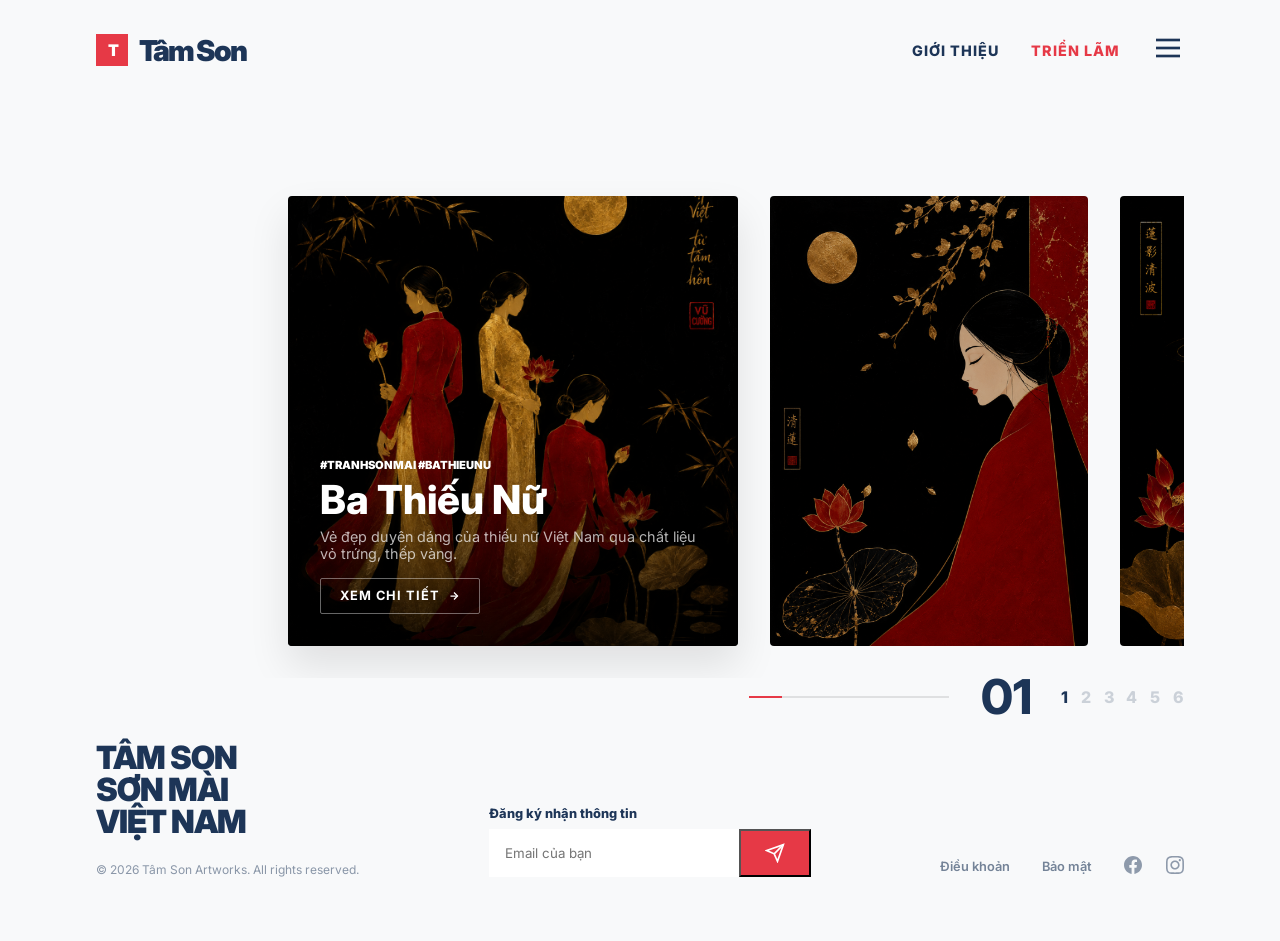
==== index.html @ 78191294 "feat: initialize git, add Tam Son branding, artworks, and About page" ====
<!DOCTYPE html>
<html lang="vi">

<head>
    <meta charset="UTF-8">
    <meta name="viewport" content="width=device-width, initial-scale=1.0">
    
    <!-- SEO Meta Tags -->
    <title>Tâm Son | Tranh Sơn Mài Việt Nam - Nghệ Thuật Độc Bản</title>
    <meta name="description" content="Khám phá Tâm Son - bộ sưu tập tranh sơn mài truyền thống Việt Nam độc bản. Tác phẩm sơn mài nghệ thuật kết hợp tinh tế giữa sơn then, thếp vàng, thếp bạc và khảm xà cừ.">
    <meta name="keywords" content="tâm son, tranh sơn mài, sơn mài việt nam, lacquer painting, nghệ thuật sơn mài, khảm trai, thếp vàng, thếp bạc, tam son artworks, triển lãm tranh sơn mài">
    <meta name="author" content="Tâm Son">
    <meta name="robots" content="index, follow">
    
    <!-- Open Graph / Facebook -->
    <meta property="og:type" content="website">
    <meta property="og:title" content="Tâm Son | Tranh Sơn Mài Việt Nam - Nghệ Thuật Độc Bản">
    <meta property="og:description" content="Khám phá Tâm Son - bộ sưu tập tranh sơn mài truyền thống Việt Nam độc bản. Các tác phẩm kết hợp sơn then, thếp vàng, thếp bạc và khảm xà cừ tinh xảo.">
    <meta property="og:image" content="images/three-ladies.png">
    <meta property="og:url" content="https://tamson.art">
    <meta property="og:site_name" content="Tâm Son">
    
    <!-- Twitter -->
    <meta name="twitter:card" content="summary_large_image">
    <meta name="twitter:title" content="Tâm Son | Tranh Sơn Mài Việt Nam - Nghệ Thuật Độc Bản">
    <meta name="twitter:description" content="Khám phá Tâm Son - bộ sưu tập tranh sơn mài truyền thống Việt Nam độc bản.">
    <meta name="twitter:image" content="images/three-ladies.png">
    
    <!-- Canonical Link -->
    <link rel="canonical" href="https://tamson.art">
    
    <!-- Fonts & Styles -->
    <link rel="preconnect" href="https://fonts.googleapis.com">
    <link rel="preconnect" href="https://fonts.gstatic.com" crossorigin>
    <link href="https://fonts.googleapis.com/css2?family=Inter:wght@400;700;800;900&display=swap" rel="stylesheet">
    <link rel="stylesheet" href="style.css">
    
    <!-- JSON-LD Structured Data for SEO -->
    <script type="application/ld+json">
    {
      "@context": "https://schema.org",
      "@type": "ItemList",
      "name": "Bộ sưu tập Tranh Sơn Mài - Tâm Son",
      "description": "Bộ sưu tập các tác phẩm tranh sơn mài truyền thống độc bản sử dụng kỹ thuật sơn then, thếp vàng, thếp bạc và khảm trai xà cừ của Tâm Son.",
      "url": "https://tamson.art",
      "numberOfItems": 6,
      "itemListElement": [
        {
          "@type": "ListItem",
          "position": 1,
          "item": {
            "@type": "VisualArtwork",
            "name": "Ba Thiếu Nữ",
            "image": "https://tamson.art/images/three-ladies.png",
            "description": "Tác phẩm sơn mài khắc họa vẻ đẹp dịu dàng, trang nhã của ba thiếu nữ Việt Nam. Kỹ thuật đắp nổi vỏ trứng, thếp vàng thếp bạc độc đáo.",
            "artMedium": "Sơn mài trên vóc gỗ (Sơn ta, vỏ trứng, thếp vàng)",
            "artform": "Painting",
            "creator": {
              "@type": "Person",
              "name": "Tâm Son"
            }
          }
        },
        {
          "@type": "ListItem",
          "position": 2,
          "item": {
            "@type": "VisualArtwork",
            "name": "Thiếu Nữ Bên Hoa Sen",
            "image": "https://tamson.art/images/lady.png",
            "description": "Tác phẩm tranh sơn mài truyền thống tả thực vẻ đẹp duyên dáng của người thiếu nữ Việt Nam bên đóa sen hồng. Kỹ thuật sơn then và thếp bạc tinh xảo.",
            "artMedium": "Sơn mài trên vóc gỗ (Sơn ta, thếp bạc)",
            "artform": "Painting",
            "creator": {
              "@type": "Person",
              "name": "Tâm Son"
            }
          }
        },
        {
          "@type": "ListItem",
          "position": 3,
          "item": {
            "@type": "VisualArtwork",
            "name": "Hồ Sen Và Cá Koi",
            "image": "https://tamson.art/images/koi-lotus.png",
            "description": "Bức tranh sơn mài kết hợp kỹ thuật khảm trai xà cừ và đắp nổi độc đáo, khắc họa sinh động đàn cá koi bơi lội dưới bóng sen.",
            "artMedium": "Sơn mài trên vóc gỗ (Sơn ta, khảm xà cừ)",
            "artform": "Painting",
            "creator": {
              "@type": "Person",
              "name": "Tâm Son"
            }
          }
        },
        {
          "@type": "ListItem",
          "position": 4,
          "item": {
            "@type": "VisualArtwork",
            "name": "Tam Thế Phật Bản Tôn",
            "image": "https://tamson.art/images/three-budha.png",
            "description": "Tác phẩm tranh sơn mài tâm linh sâu lắng, sử dụng chất liệu sơn ta truyền thống kết hợp thếp vàng 24K rực rỡ và sơn then huyền bí.",
            "artMedium": "Sơn mài trên vóc gỗ (Sơn ta, thếp vàng 24K)",
            "artform": "Painting",
            "creator": {
              "@type": "Person",
              "name": "Tâm Son"
            }
          }
        },
        {
          "@type": "ListItem",
          "position": 5,
          "item": {
            "@type": "VisualArtwork",
            "name": "Lễ Hội Trung Thu Cổ Truyền",
            "image": "https://tamson.art/images/autumn-festival.png",
            "description": "Tái hiện không khí rực rỡ, ấm áp của đêm hội trăng rằm dân gian qua lăng kính nghệ thuật sơn mài Việt Nam.",
            "artMedium": "Sơn mài trên vóc gỗ (Sơn ta, vỏ trứng, bột điệp)",
            "artform": "Painting",
            "creator": {
              "@type": "Person",
              "name": "Tâm Son"
            }
          }
        },
        {
          "@type": "ListItem",
          "position": 6,
          "item": {
            "@type": "VisualArtwork",
            "name": "Song Anh Cát Tường",
            "image": "https://tamson.art/images/bird.png",
            "description": "Bức tranh sơn mài tả thực tinh tế đôi chim uyên ương thanh bình trên cành hoa mẫu đơn.",
            "artMedium": "Sơn mài trên vóc gỗ (Sơn ta tả thực)",
            "artform": "Painting",
            "creator": {
              "@type": "Person",
              "name": "Tâm Son"
            }
          }
        }
      ]
    }
    </script>
</head>

<body>
    <!-- SEO Primary Heading (Hidden Visually) -->
    <h1 class="sr-only">Tâm Son - Tranh Sơn Mài Việt Nam - Bộ Sưu Tập Nghệ Thuật Độc Bản</h1>

    <div class="app-container">
        <!-- Navigation -->
        <nav class="navbar" id="mainNavbar">
            <a href="index.html" class="logo" id="siteLogo">
                <span class="logo-icon"></span>
                <span>Tâm Son</span>
            </a>
            <div class="nav-actions">
                <a href="about.html" class="btn-nav" id="btnAbout">Giới Thiệu</a>
                <a href="exhibition.html" class="btn-nav btn-accent" id="btnExhibition">Triển Lãm</a>
                <div class="menu-trigger" id="btnMenuTrigger">
                    <svg width="32" height="32" viewBox="0 0 24 24" fill="none" stroke="currentColor" stroke-width="2">
                        <line x1="3" y1="12" x2="21" y2="12"></line>
                        <line x1="3" y1="6" x2="21" y2="6"></line>
                        <line x1="3" y1="18" x2="21" y2="18"></line>
                    </svg>
                </div>
            </div>
        </nav>

        <!-- Main Content (Slider) -->
        <main class="slider-container" id="mainSliderContainer">
            <div class="slider-wrapper" id="sliderWrapper">
                <!-- Card 1: Ba Thiếu Nữ (Active by default) -->
                <div class="artwork-card active" id="artworkCard0" onclick="setActive(0)">
                    <img src="images/three-ladies.png" alt="Tranh sơn mài Ba Thiếu Nữ - Họa sĩ Tâm Son">
                    <div class="artwork-content">
                        <span class="brand-tag">#TranhSonMai #BaThieuNu</span>
                        <h2 class="artwork-title">Ba Thiếu Nữ</h2>
                        <p class="artwork-subtitle">Vẻ đẹp duyên dáng của thiếu nữ Việt Nam qua chất liệu vỏ trứng, thếp vàng.</p>
                        <button class="btn-details" onclick="openDetailPopup(event, 0)">
                            <span>Xem chi tiết</span>
                            <svg width="12" height="12" viewBox="0 0 24 24" fill="none" stroke="currentColor" stroke-width="2.5">
                                <line x1="5" y1="12" x2="19" y2="12"></line>
                                <polyline points="12 5 19 12 12 19"></polyline>
                            </svg>
                        </button>
                    </div>
                </div>

                <!-- Card 2: Thiếu Nữ -->
                <div class="artwork-card" id="artworkCard1" onclick="setActive(1)">
                    <img src="images/lady.png" alt="Tranh sơn mài Thiếu Nữ Bên Hoa Sen - Họa sĩ Tâm Son">
                    <div class="artwork-content">
                        <span class="brand-tag">#TranhSonMai #ThieuNu</span>
                        <h2 class="artwork-title">Thiếu Nữ Bên Hoa</h2>
                        <p class="artwork-subtitle">Tranh sơn mài truyền thống tả thực, thếp bạc tinh xảo.</p>
                        <button class="btn-details" onclick="openDetailPopup(event, 1)">
                            <span>Xem chi tiết</span>
                            <svg width="12" height="12" viewBox="0 0 24 24" fill="none" stroke="currentColor" stroke-width="2.5">
                                <line x1="5" y1="12" x2="19" y2="12"></line>
                                <polyline points="12 5 19 12 12 19"></polyline>
                            </svg>
                        </button>
                    </div>
                </div>
                
                <!-- Card 3: Hồ Sen Và Cá Koi -->
                <div class="artwork-card" id="artworkCard2" onclick="setActive(2)">
                    <img src="images/koi-lotus.png" alt="Tranh sơn mài Hồ Sen Và Cá Koi khảm xà cừ - Họa sĩ Tâm Son">
                    <div class="artwork-content">
                        <span class="brand-tag">#SonMaiKhamTrai #HoSenCaKoi</span>
                        <h2 class="artwork-title">Hồ Sen Và Cá Koi</h2>
                        <p class="artwork-subtitle">Sự kết hợp độc đáo giữa nghệ thuật sơn mài và khảm xà cừ lấp lánh.</p>
                        <button class="btn-details" onclick="openDetailPopup(event, 2)">
                            <span>Xem chi tiết</span>
                            <svg width="12" height="12" viewBox="0 0 24 24" fill="none" stroke="currentColor" stroke-width="2.5">
                                <line x1="5" y1="12" x2="19" y2="12"></line>
                                <polyline points="12 5 19 12 12 19"></polyline>
                            </svg>
                        </button>
                    </div>
                </div>
                
                <!-- Card 4: Tam Thế Phật -->
                <div class="artwork-card" id="artworkCard3" onclick="setActive(3)">
                    <img src="images/three-budha.png" alt="Tranh sơn mài Tam Thế Phật Bản Tôn thếp vàng 24K - Họa sĩ Tâm Son">
                    <div class="artwork-content">
                        <span class="brand-tag">#TranhPhatGiao #TamThePhat</span>
                        <h2 class="artwork-title">Tam Thế Phật Bản Tôn</h2>
                        <p class="artwork-subtitle">Tranh sơn mài tâm linh sâu lắng, thếp vàng 24K trên nền sơn then.</p>
                        <button class="btn-details" onclick="openDetailPopup(event, 3)">
                            <span>Xem chi tiết</span>
                            <svg width="12" height="12" viewBox="0 0 24 24" fill="none" stroke="currentColor" stroke-width="2.5">
                                <line x1="5" y1="12" x2="19" y2="12"></line>
                                <polyline points="12 5 19 12 12 19"></polyline>
                            </svg>
                        </button>
                    </div>
                </div>
                
                <!-- Card 5: Lễ Hội Mùa Thu -->
                <div class="artwork-card" id="artworkCard4" onclick="setActive(4)">
                    <img src="images/autumn-festival.png" alt="Tranh sơn mài Lễ Hội Trung Thu Cổ Truyền - Họa sĩ Tâm Son">
                    <div class="artwork-content">
                        <span class="brand-tag">#TranhDanGian #TrungThuSonMai</span>
                        <h2 class="artwork-title">Lễ Hội Mùa Thu</h2>
                        <p class="artwork-subtitle">Tái hiện nét đẹp văn hóa dân gian Việt Nam với bột điệp, vỏ trứng rực rỡ.</p>
                        <button class="btn-details" onclick="openDetailPopup(event, 4)">
                            <span>Xem chi tiết</span>
                            <svg width="12" height="12" viewBox="0 0 24 24" fill="none" stroke="currentColor" stroke-width="2.5">
                                <line x1="5" y1="12" x2="19" y2="12"></line>
                                <polyline points="12 5 19 12 12 19"></polyline>
                            </svg>
                        </button>
                    </div>
                </div>

                <!-- Card 6: Song Anh Cát Tường -->
                <div class="artwork-card" id="artworkCard5" onclick="setActive(5)">
                    <img src="images/bird.png" alt="Tranh sơn mài Song Anh Cát Tường tả thực - Họa sĩ Tâm Son">
                    <div class="artwork-content">
                        <span class="brand-tag">#SongAnhCatTuong #UyenUong</span>
                        <h2 class="artwork-title">Song Anh Cát Tường</h2>
                        <p class="artwork-subtitle">Khắc họa đôi chim uyên ương thanh bình bên cành mẫu đơn cát tường.</p>
                        <button class="btn-details" onclick="openDetailPopup(event, 5)">
                            <span>Xem chi tiết</span>
                            <svg width="12" height="12" viewBox="0 0 24 24" fill="none" stroke="currentColor" stroke-width="2.5">
                                <line x1="5" y1="12" x2="19" y2="12"></line>
                                <polyline points="12 5 19 12 12 19"></polyline>
                            </svg>
                        </button>
                    </div>
                </div>
            </div>
        </main>

        <div class="slider-info" id="sliderInfoSection">
            <div class="progress-bar-container" id="progressBarContainer">
                <div class="progress-bar" id="progressBar"></div>
            </div>
            <div class="counter" id="slideCounter">
                <span class="current-num" id="currentSlide">01</span>
                <div class="numbers-list" id="numbersList">
                    <!-- Filled by JS -->
                </div>
            </div>
        </div>

        <!-- Footer -->
        <footer class="footer" id="mainFooter">
            <div class="footer-left">
                <h2>Tâm Son<br>Sơn Mài<br>Việt Nam</h2>
                <p class="copyright">© 2026 Tâm Son Artworks. All rights reserved.</p>
            </div>

            <div class="newsletter" id="newsletterSection">
                <span>Đăng ký nhận thông tin</span>
                <div class="input-group">
                    <input type="email" id="newsletterEmail" placeholder="Email của bạn">
                    <button class="btn-send" id="btnNewsletterSend" aria-label="Gửi email">
                        <svg width="20" height="20" viewBox="0 0 24 24" fill="none" stroke="currentColor"
                            stroke-width="2">
                            <line x1="22" y1="2" x2="11" y2="13"></line>
                            <polygon points="22 2 15 22 11 13 2 9 22 2"></polygon>
                        </svg>
                    </button>
                </div>
            </div>

            <div class="footer-right">
                <div class="footer-links" id="footerLinks">
                    <a href="#" id="linkTerms">Điều khoản</a>
                    <a href="#" id="linkPrivacy">Bảo mật</a>
                    <div class="social-icons" id="socialIcons">
                        <a href="#" id="linkFacebook" aria-label="Facebook">
                            <svg viewBox="0 0 24 24" fill="currentColor">
                                <path
                                    d="M24 12.073c0-6.627-5.373-12-12-12s-12 5.373-12 12c0 5.99 4.388 10.954 10.125 11.854v-8.385H7.078v-3.47h3.047V9.43c0-3.007 1.792-4.669 4.533-4.669 1.312 0 2.686.235 2.686.235v2.953H15.83c-1.491 0-1.956.925-1.956 1.874v2.25h3.328l-.532 3.47h-2.796v8.385C19.612 23.027 24 18.062 24 12.073z" />
                            </svg>
                        </a>
                        <a href="#" id="linkInstagram" aria-label="Instagram">
                            <svg viewBox="0 0 24 24" fill="currentColor">
                                <path
                                    d="M12 2.163c3.204 0 3.584.012 4.85.07 3.252.148 4.771 1.691 4.919 4.919.058 1.265.069 1.645.069 4.849 0 3.205-.012 3.584-.069 4.849-.149 3.225-1.664 4.771-4.919 4.919-1.266.058-1.644.07-4.85.07-3.204 0-3.584-.012-4.849-.07-3.26-.149-4.771-1.699-4.919-4.92-.058-1.265-.07-1.644-.07-4.849 0-3.204.013-3.583.07-4.849.149-3.227 1.664-4.771 4.919-4.919 1.266-.057 1.645-.069 4.849-.069zm0-2.163c-3.259 0-3.667.014-4.947.072-4.358.2-6.78 2.618-6.98 6.98-.059 1.281-.073 1.689-.073 4.948 0 3.259.014 3.668.072 4.948.2 4.358 2.618 6.78 6.98 6.98 1.281.058 1.689.072 4.948.072 3.259 0 3.668-.014 4.948-.072 4.354-.2 6.782-2.618 6.979-6.98.059-1.28.073-1.689.073-4.948 0-3.259-.014-3.667-.072-4.947-.196-4.354-2.617-6.78-6.979-6.98-1.281-.059-1.69-.073-4.949-.073zm0 5.838c-3.403 0-6.162 2.759-6.162 6.162s2.759 6.163 6.162 6.163 6.162-2.759 6.162-6.163c0-3.403-2.759-6.162-6.162-6.162zm0 10.162c-2.209 0-4-1.79-4-4 0-2.209 1.791-4 4-4s4 1.791 4 4c0 2.21-1.791 4-4 4zm6.406-11.845c-.796 0-1.441.645-1.441 1.44s.645 1.44 1.441 1.44c.795 0 1.439-.645 1.439-1.44s-.644-1.44-1.439-1.44z" />
                            </svg>
                        </a>
                    </div>
                </div>
            </div>
        </footer>
    </div>

    <!-- Detail Modal -->
    <div class="detail-modal" id="detailModal">
        <div class="modal-content">
            <span class="close-button" id="closeDetailModal" onclick="closeDetailPopup()">&times;</span>
            <div class="modal-body">
                <div class="modal-image-container">
                    <img id="modalImage" src="" alt="">
                </div>
                <div class="modal-info-container">
                    <span class="modal-tags" id="modalTags"></span>
                    <h2 class="modal-title" id="modalTitle"></h2>
                    <div class="modal-divider"></div>
                    <p class="modal-description" id="modalDescription"></p>
                    
                    <div class="modal-details-meta">
                        <div class="meta-item">
                            <span class="meta-label">Chất liệu:</span>
                            <span class="meta-value" id="modalMedium">Sơn mài truyền thống</span>
                        </div>
                        <div class="meta-item">
                            <span class="meta-label">Họa sĩ:</span>
                            <span class="meta-value">Tâm Son</span>
                        </div>
                    </div>
                    
                    <div class="modal-actions">
                        <a href="exhibition.html" class="btn-modal-action">Xem Tất Cả Tác Phẩm</a>
                    </div>
                </div>
            </div>
        </div>
    </div>

    <script src="script.js"></script>
</body>

</html>
---- style.css ----
:root {
    /* Colors - Bold Minimalist Style */
    --color-primary: #E63946;
    /* Vibrant Red Accent */
    --color-bg-primary: #F8F9FA;
    /* Light Grey/White Background */
    --color-bg-secondary: #FFFFFF;

    --color-text-primary: #1D3557;
    /* Deep Navy for text */
    --color-text-secondary: #457B9D;
    --color-text-muted: #A8DADC;

    /* Spacing */
    --spacing-xs: 0.5rem;
    --spacing-sm: 1rem;
    --spacing-md: 1.5rem;
    --spacing-lg: 2rem;
    --spacing-xl: 4rem;
    --spacing-2xl: 6rem;

    /* Typography */
    --font-primary: 'Inter', sans-serif;

    /* Transitions */
    --transition-slow: 0.6s cubic-bezier(0.23, 1, 0.32, 1);
    --transition-base: 0.3s ease;
}

/* ===== Reset & Base ===== */
* {
    margin: 0;
    padding: 0;
    box-sizing: border-box;
}

body {
    font-family: var(--font-primary);
    background-color: var(--color-bg-primary);
    color: var(--color-text-primary);
    overflow: hidden;
    /* Modern app-like feel */
    height: 100vh;
    display: flex;
    flex-direction: column;
}

/* ===== Layout ===== */
.app-container {
    flex: 1;
    display: flex;
    flex-direction: column;
    padding: var(--spacing-lg) var(--spacing-2xl);
    max-width: 1600px;
    margin: 0 auto;
    width: 100%;
    position: relative;
}

/* ===== Header ===== */
.navbar {
    display: flex;
    justify-content: space-between;
    align-items: center;
    margin-bottom: var(--spacing-2xl);
}

.logo {
    font-weight: 900;
    font-size: 1.8rem;
    color: var(--color-text-primary);
    display: flex;
    align-items: center;
    gap: 0.2rem;
    letter-spacing: -2px;
    text-decoration: none;
}

.logo-icon {
    width: 32px;
    height: 32px;
    background: var(--color-primary);
    display: flex;
    align-items: center;
    justify-content: center;
    color: white;
    font-size: 1rem;
    font-weight: 900;
    margin-right: 0.5rem;
}

.logo-icon::before {
    content: 'T';
}

.nav-actions {
    display: flex;
    align-items: center;
    gap: var(--spacing-lg);
}

.btn-nav {
    font-weight: 800;
    font-size: 0.9rem;
    text-transform: uppercase;
    color: var(--color-text-primary);
    text-decoration: none;
    letter-spacing: 1px;
    transition: color 0.2s ease;
}

.btn-nav:hover {
    color: var(--color-primary);
}

.btn-nav.btn-accent {
    color: var(--color-primary);
}

.btn-nav.btn-accent:hover {
    color: var(--color-text-primary);
}

.menu-trigger {
    cursor: pointer;
}

/* ===== Main Slider Area ===== */
.slider-container {
    flex: 1;
    position: relative;
    overflow-x: auto;
    overflow-y: visible;
    scrollbar-width: none; /* Firefox */
    -ms-overflow-style: none;  /* IE and Edge */
    width: 100%;
    display: flex;
    align-items: center;
}

.slider-container::-webkit-scrollbar {
    display: none; /* Chrome, Safari, Opera */
}

.slider-wrapper {
    display: flex;
    gap: var(--spacing-lg);
    align-items: center;
    min-width: max-content;
    padding: 2rem 15vw; /* Dynamic side padding to allow centering first/last card */
}

.artwork-card {
    position: relative;
    min-width: 300px;
    flex-shrink: 0;
    height: 450px;
    border-radius: 4px;
    overflow: hidden;
    transition: var(--transition-slow);
    cursor: pointer;
    filter: brightness(0.85);
}

.artwork-card.active {
    min-width: 450px;
    height: 450px;
    z-index: 10;
    box-shadow: 0 20px 40px rgba(0, 0, 0, 0.1);
    filter: brightness(1);
    transform: none;
}

.artwork-card img {
    width: 100%;
    height: 100%;
    object-fit: cover;
}

.artwork-content {
    position: absolute;
    bottom: 0;
    left: 0;
    width: 100%;
    padding: var(--spacing-lg);
    background: linear-gradient(transparent, rgba(0, 0, 0, 0.8));
    color: white;
    opacity: 0;
    transition: var(--transition-base);
    display: flex;
    flex-direction: column;
    align-items: flex-start;
}

.artwork-card.active .artwork-content {
    opacity: 1;
}

.brand-tag {
    font-size: 0.7rem;
    font-weight: 900;
    text-transform: uppercase;
    display: block;
    margin-bottom: 0.5rem;
}

.artwork-title {
    font-size: 2.5rem;
    font-weight: 800;
    line-height: 1;
    margin-bottom: 0.5rem;
}

.artwork-subtitle {
    font-size: 0.9rem;
    opacity: 0.7;
}

/* ===== Slider Controls ===== */
.slider-info {
    position: absolute;
    bottom: 220px;
    /* Positioned relative to app-container bottom */
    right: var(--spacing-2xl);
    display: flex;
    align-items: center;
    gap: var(--spacing-lg);
    z-index: 20;
}

.progress-bar-container {
    width: 200px;
    height: 2px;
    background: rgba(0, 0, 0, 0.1);
    position: relative;
}

.progress-bar {
    position: absolute;
    left: 0;
    top: 0;
    height: 100%;
    background: var(--color-primary);
    width: 50%;
}

.counter {
    display: flex;
    align-items: center;
    gap: 1.5rem;
    font-weight: 800;
}

.current-num {
    font-size: 3rem;
    line-height: 1;
    color: var(--color-text-primary);
    min-width: 3.5rem;
}

.numbers-list {
    display: flex;
    gap: 0.8rem;
}

.numbers-list span {
    font-size: 1rem;
    opacity: 0.2;
    transition: var(--transition-base);
    cursor: pointer;
}

.numbers-list span.active {
    opacity: 1;
    color: var(--color-text-primary);
}

/* ===== Footer ===== */
.footer {
    display: flex;
    justify-content: space-between;
    align-items: flex-end;
    margin-top: var(--spacing-xl);
    padding-bottom: var(--spacing-lg);
}

.footer-left h2 {
    font-size: 2rem;
    font-weight: 900;
    line-height: 1;
    margin-bottom: 1.5rem;
    text-transform: uppercase;
    letter-spacing: -1px;
}

.copyright {
    font-size: 0.75rem;
    opacity: 0.5;
}

.newsletter {
    display: flex;
    flex-direction: column;
    gap: 0.5rem;
}

.newsletter span {
    font-weight: 800;
    font-size: 0.8rem;
}

.input-group {
    display: flex;
}

.input-group input {
    padding: 1rem;
    border: none;
    background: white;
    width: 250px;
    font-family: inherit;
}

.btn-send {
    background: var(--color-primary);
    color: white;
    padding: 0 1.5rem;
    display: flex;
    align-items: center;
    justify-content: center;
}

.footer-links {
    display: flex;
    gap: var(--spacing-lg);
    align-items: center;
}

.footer-links a {
    font-size: 0.8rem;
    font-weight: 600;
    text-decoration: none;
    color: inherit;
    opacity: 0.6;
}

.social-icons {
    display: flex;
    gap: var(--spacing-md);
}

.social-icons svg {
    width: 18px;
    height: 18px;
    opacity: 0.8;
}

/* ===== Responsive ===== */
@media (max-width: 1024px) {
    .app-container {
        padding: var(--spacing-lg);
    }

    .hero-title {
        font-size: 1.5rem;
    }

    .artwork-card.active {
        min-width: 350px;
    }
}

/* ===== SEO Helper ===== */
.sr-only {
    position: absolute;
    width: 1px;
    height: 1px;
    padding: 0;
    margin: -1px;
    overflow: hidden;
    clip: rect(0, 0, 0, 0);
    white-space: nowrap;
    border: 0;
}

/* ===== Detail Modal ===== */
.detail-modal {
    position: fixed;
    top: 0;
    left: 0;
    width: 100%;
    height: 100%;
    background-color: rgba(29, 53, 87, 0.6); /* Deep Navy with opacity */
    backdrop-filter: blur(10px);
    z-index: 1000;
    display: flex;
    align-items: center;
    justify-content: center;
    opacity: 0;
    pointer-events: none;
    transition: opacity 0.4s ease;
}

.detail-modal.active {
    opacity: 1;
    pointer-events: auto;
}

.modal-content {
    background: var(--color-bg-secondary);
    width: 90%;
    max-width: 900px;
    border-radius: 12px;
    overflow: hidden;
    position: relative;
    box-shadow: 0 25px 50px -12px rgba(0, 0, 0, 0.25);
    transform: scale(0.9);
    transition: transform 0.4s cubic-bezier(0.34, 1.56, 0.64, 1);
}

.detail-modal.active .modal-content {
    transform: scale(1);
}

.close-button {
    position: absolute;
    top: 1.5rem;
    right: 1.5rem;
    font-size: 2rem;
    font-weight: 700;
    color: var(--color-text-primary);
    cursor: pointer;
    z-index: 10;
    transition: color 0.2s ease, transform 0.2s ease;
    line-height: 1;
    width: 40px;
    height: 40px;
    display: flex;
    align-items: center;
    justify-content: center;
    background: rgba(0, 0, 0, 0.05);
    border-radius: 50%;
}

.close-button:hover {
    color: var(--color-primary);
    transform: rotate(90deg);
    background: rgba(0, 0, 0, 0.1);
}

.modal-body {
    display: flex;
    height: 550px;
}

.modal-image-container {
    flex: 1.2;
    background: #000;
    position: relative;
    overflow: hidden;
}

.modal-image-container img {
    width: 100%;
    height: 100%;
    object-fit: cover;
}

.modal-info-container {
    flex: 1;
    padding: var(--spacing-xl) var(--spacing-lg);
    display: flex;
    flex-direction: column;
    justify-content: center;
    background: var(--color-bg-secondary);
}

.modal-tags {
    font-size: 0.8rem;
    font-weight: 800;
    color: var(--color-primary);
    margin-bottom: 0.5rem;
    display: block;
}

.modal-title {
    font-size: 2.2rem;
    font-weight: 900;
    color: var(--color-text-primary);
    line-height: 1.1;
    margin-bottom: var(--spacing-sm);
}

.modal-divider {
    width: 60px;
    height: 4px;
    background: var(--color-primary);
    margin-bottom: var(--spacing-md);
    border-radius: 2px;
}

.modal-description {
    font-size: 0.95rem;
    line-height: 1.6;
    color: var(--color-text-secondary);
    margin-bottom: var(--spacing-lg);
}

.modal-details-meta {
    margin-bottom: var(--spacing-xl);
    display: flex;
    flex-direction: column;
    gap: 0.5rem;
}

.meta-item {
    display: flex;
    gap: 0.5rem;
    font-size: 0.9rem;
}

.meta-label {
    font-weight: 700;
    color: var(--color-text-primary);
}

.meta-value {
    color: var(--color-text-secondary);
}

.modal-actions {
    margin-top: auto;
}

.btn-modal-action {
    display: inline-block;
    background: var(--color-text-primary);
    color: white;
    padding: 1rem 2rem;
    border-radius: 4px;
    text-decoration: none;
    font-weight: 700;
    text-transform: uppercase;
    font-size: 0.85rem;
    letter-spacing: 1px;
    transition: background 0.2s ease, transform 0.2s ease;
    text-align: center;
    width: 100%;
}

.btn-modal-action:hover {
    background: var(--color-primary);
    transform: translateY(-2px);
}

/* ===== Details Button on Cards ===== */
.btn-details {
    margin-top: 1rem;
    background: transparent;
    border: 1px solid rgba(255, 255, 255, 0.4);
    color: white;
    padding: 0.6rem 1.2rem;
    font-family: inherit;
    font-size: 0.8rem;
    font-weight: 700;
    text-transform: uppercase;
    letter-spacing: 1px;
    cursor: pointer;
    transition: all 0.3s ease;
    display: inline-flex;
    align-items: center;
    gap: 0.5rem;
    border-radius: 2px;
}

.btn-details:hover {
    background: white;
    color: var(--color-text-primary);
    border-color: white;
    box-shadow: 0 4px 12px rgba(255, 255, 255, 0.15);
}

/* Responsive Modal */
@media (max-width: 768px) {
    .modal-body {
        flex-direction: column;
        height: auto;
        max-height: 85vh;
        overflow-y: auto;
    }
    
    .modal-image-container {
        height: 250px;
        flex: none;
    }
    
    .modal-info-container {
        padding: var(--spacing-lg);
    }
}
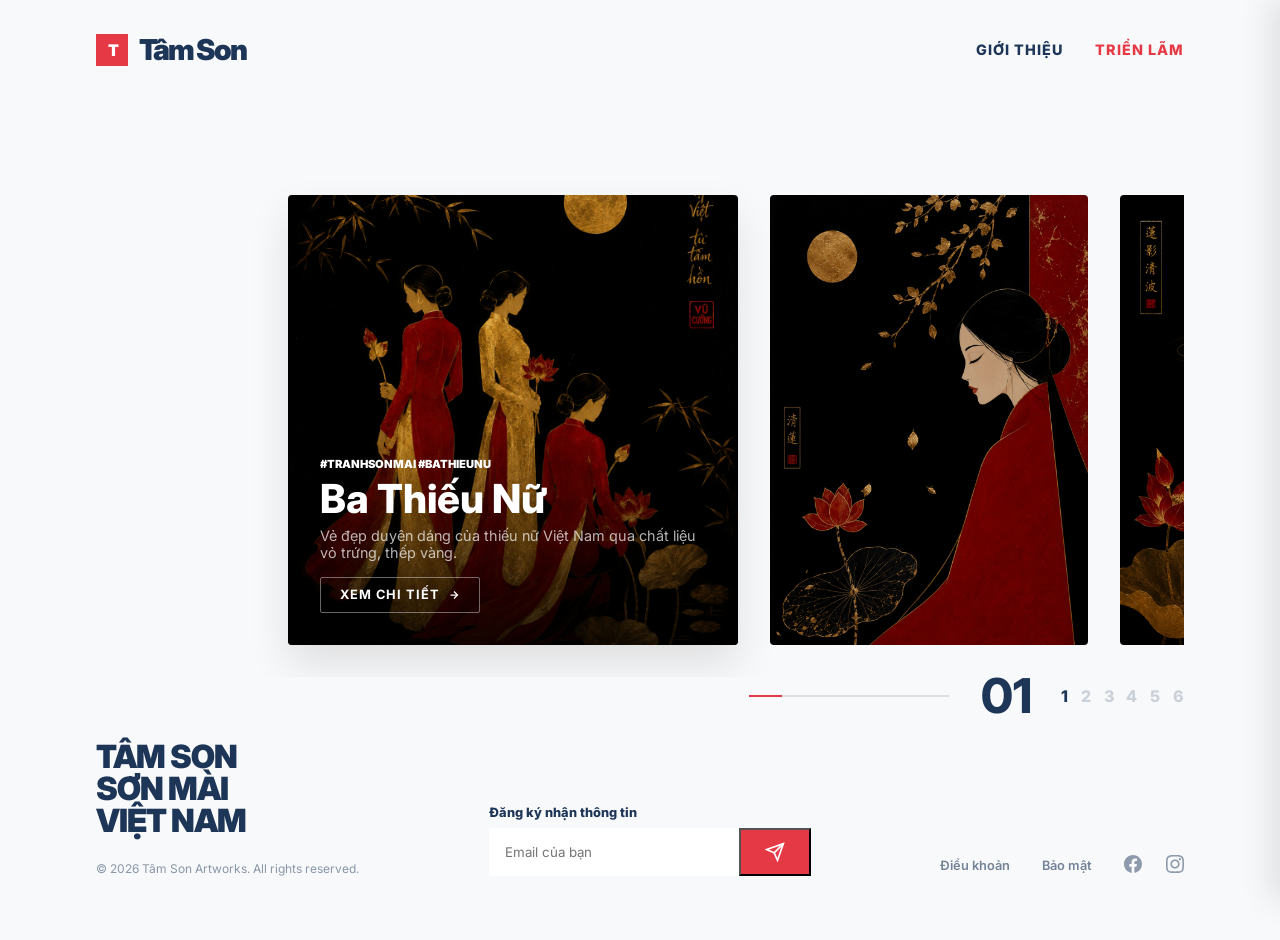
==== commit d72073c6: "feat: add mobile responsive menu drawer and footer for all pages" ====
--- a/index.html
+++ b/index.html
@@ -160,7 +160,7 @@
             <div class="nav-actions">
                 <a href="about.html" class="btn-nav" id="btnAbout">Giới Thiệu</a>
                 <a href="exhibition.html" class="btn-nav btn-accent" id="btnExhibition">Triển Lãm</a>
-                <div class="menu-trigger" id="btnMenuTrigger">
+                <div class="menu-trigger" id="btnMenuTrigger" onclick="toggleMobileMenu()">
                     <svg width="32" height="32" viewBox="0 0 24 24" fill="none" stroke="currentColor" stroke-width="2">
                         <line x1="3" y1="12" x2="21" y2="12"></line>
                         <line x1="3" y1="6" x2="21" y2="6"></line>
@@ -366,6 +366,22 @@
         </div>
     </div>
 
+    <!-- Mobile Menu Drawer Overlay -->
+    <div class="drawer-overlay" id="drawerOverlay" onclick="toggleMobileMenu()"></div>
+    
+    <!-- Mobile Menu Drawer -->
+    <div class="mobile-menu-drawer" id="mobileMenuDrawer">
+        <div class="drawer-close" onclick="toggleMobileMenu()">&times;</div>
+        <nav class="drawer-nav">
+            <a href="index.html" class="drawer-link" onclick="toggleMobileMenu()">Trang Chủ</a>
+            <a href="about.html" class="drawer-link" onclick="toggleMobileMenu()">Giới Thiệu</a>
+            <a href="exhibition.html" class="drawer-link" onclick="toggleMobileMenu()">Triển Lãm</a>
+        </nav>
+        <div class="drawer-footer">
+            <p>© 2026 Tâm Son</p>
+        </div>
+    </div>
+
     <script src="script.js"></script>
 </body>
 
--- a/style.css
+++ b/style.css
@@ -597,4 +597,158 @@
     .modal-info-container {
         padding: var(--spacing-lg);
     }
+}
+
+/* ===== Desktop Navigation Adjustments ===== */
+.menu-trigger {
+    display: none; /* Hide on desktop by default */
+    cursor: pointer;
+}
+
+/* ===== Mobile Menu Drawer ===== */
+.drawer-overlay {
+    position: fixed;
+    top: 0;
+    left: 0;
+    width: 100%;
+    height: 100%;
+    background: rgba(29, 53, 87, 0.4);
+    backdrop-filter: blur(4px);
+    z-index: 999;
+    opacity: 0;
+    pointer-events: none;
+    transition: opacity 0.3s ease;
+}
+
+.drawer-overlay.active {
+    opacity: 1;
+    pointer-events: auto;
+}
+
+.mobile-menu-drawer {
+    position: fixed;
+    top: 0;
+    right: -300px;
+    width: 300px;
+    height: 100%;
+    background: var(--color-bg-secondary);
+    z-index: 1000;
+    box-shadow: -10px 0 30px rgba(0, 0, 0, 0.1);
+    display: flex;
+    flex-direction: column;
+    padding: 3rem 2rem;
+    transition: right 0.4s cubic-bezier(0.16, 1, 0.3, 1);
+}
+
+.mobile-menu-drawer.active {
+    right: 0;
+}
+
+.drawer-close {
+    align-self: flex-end;
+    font-size: 2.5rem;
+    font-weight: 200;
+    cursor: pointer;
+    line-height: 1;
+    margin-bottom: 3rem;
+    color: var(--color-text-primary);
+    transition: color 0.2s ease;
+}
+
+.drawer-close:hover {
+    color: var(--color-primary);
+}
+
+.drawer-nav {
+    display: flex;
+    flex-direction: column;
+    gap: 1.5rem;
+}
+
+.drawer-link {
+    font-size: 1.5rem;
+    font-weight: 700;
+    color: var(--color-text-primary);
+    text-decoration: none;
+    text-transform: uppercase;
+    letter-spacing: 1px;
+    transition: color 0.2s ease;
+}
+
+.drawer-link:hover {
+    color: var(--color-primary);
+}
+
+.drawer-footer {
+    margin-top: auto;
+    font-size: 0.8rem;
+    opacity: 0.5;
+    font-weight: 700;
+}
+
+/* ===== Responsive Mobile Adjustments ===== */
+@media (max-width: 768px) {
+    .navbar {
+        margin-bottom: var(--spacing-xl);
+    }
+    
+    .logo {
+        font-size: 1.4rem;
+    }
+    
+    .logo-icon {
+        width: 28px;
+        height: 28px;
+        font-size: 0.9rem;
+    }
+    
+    .btn-nav {
+        display: none; /* Hide desktop links */
+    }
+    
+    .menu-trigger {
+        display: block; /* Show hamburger menu */
+    }
+    
+    /* Footer Mobile Responsiveness */
+    .footer {
+        flex-direction: column;
+        align-items: flex-start;
+        gap: var(--spacing-xl);
+        margin-top: var(--spacing-2xl);
+        padding-bottom: var(--spacing-xl);
+    }
+    
+    .footer-left h2 {
+        font-size: 1.8rem;
+        margin-bottom: 1rem;
+    }
+    
+    .newsletter {
+        width: 100%;
+    }
+    
+    .input-group {
+        width: 100%;
+    }
+    
+    .input-group input {
+        flex: 1;
+        width: auto;
+    }
+    
+    .footer-right {
+        width: 100%;
+    }
+    
+    .footer-links {
+        width: 100%;
+        flex-wrap: wrap;
+        justify-content: space-between;
+        gap: var(--spacing-md);
+    }
+    
+    .social-icons {
+        margin-left: auto;
+    }
 }
